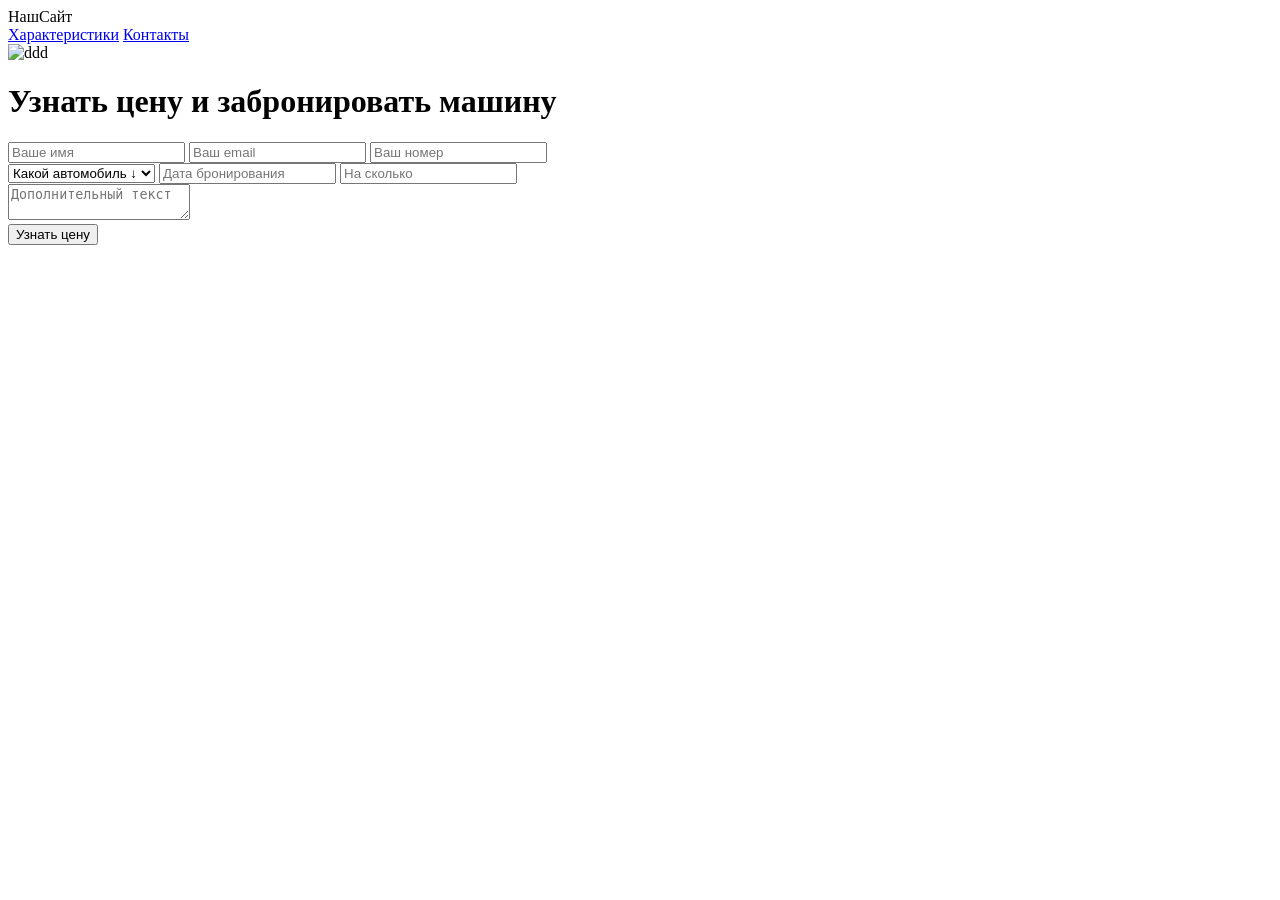
==== index1.html @ 534708cd "main main" ====
<!DOCTYPE html>
<html lang="ru">
<head>
    <meta charset="UTF-8">
    <meta name="viewport" content="width=device-width, initial-scale=1.0">
    <title>Бронирование машины</title>
    <link rel="stylesheet" href="css/style1.css">
</head>
<body>
    <div class="container">
        <header class="header">
            <div class="logo">НашСайт</div>
            <nav class="nav">
                <a href="#">Характеристики</a>
                <a href="#">Контакты</a>
            </nav>
            <div class="user-icon-placeholder">
                <img src="img/image 4.png" alt="ddd">
            </div>
        </header>

        <main class="booking-card">
            <h1 class="form-title">Узнать цену и забронировать машину</h1>
            
            <form action="#" method="post" class="booking-form">
                <div class="row">
                    <input type="text" placeholder="Ваше имя" class="input-field">
                    <input type="email" placeholder="Ваш email" class="input-field">
                    <input type="tel" placeholder="Ваш номер" class="input-field">
                </div>

                <div class="row">
                    <select class="input-field select-field">
                        <option value="" disabled selected>Какой автомобиль ↓</option>
                    </select>
                    
                    <input type="text" placeholder="Дата бронирования" class="input-field">
                    <input type="text" placeholder="На сколько" class="input-field">
                </div>

                <div class="row-full">
                    <textarea placeholder="Дополнительный текст" class="textarea-field"></textarea>
                </div>

                <button type="submit" class="submit-button">Узнать цену</button>
            </form>
        </main>
    </div>
</body>
</html>
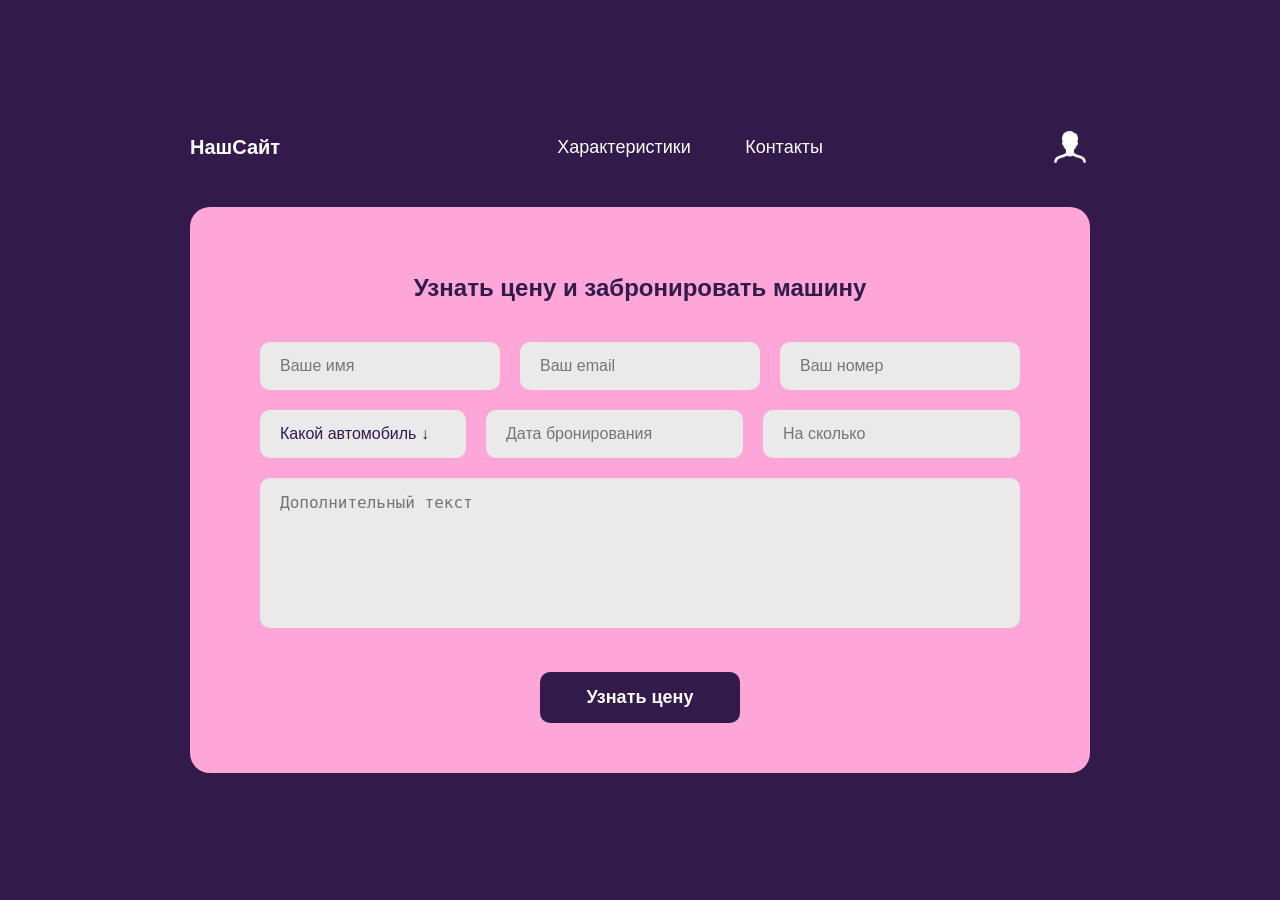
==== commit 9ac03e5f: "Update index1.html" ====
--- a/index1.html
+++ b/index1.html
@@ -4,7 +4,7 @@
     <meta charset="UTF-8">
     <meta name="viewport" content="width=device-width, initial-scale=1.0">
     <title>Бронирование машины</title>
-    <link rel="stylesheet" href="css/style1.css">
+    <link rel="stylesheet" href="style1.css">
 </head>
 <body>
     <div class="container">
@@ -15,7 +15,7 @@
                 <a href="#">Контакты</a>
             </nav>
             <div class="user-icon-placeholder">
-                <img src="img/image 4.png" alt="ddd">
+                <img src="image 4.png" alt="ddd">
             </div>
         </header>
 
@@ -47,4 +47,5 @@
         </main>
     </div>
 </body>
-</html>+
+</html>
--- a/style1.css
+++ b/style1.css
@@ -0,0 +1,137 @@
+body {
+    background-color: #321A4A; 
+    color: white;
+    font-family: Arial, sans-serif;
+    margin: 0;
+    padding: 0;
+    display: flex;
+    justify-content: center;
+    align-items: center;
+    min-height: 100vh;
+}
+
+.container {
+    width: 900px;
+    padding: 20px;
+}
+
+.header {
+    display: flex;
+    justify-content: space-between;
+    align-items: center;
+    margin-bottom: 40px; 
+}
+
+.logo {
+    font-size: 20px;
+    font-weight: bold;
+}
+
+.nav a {
+    color: white;
+    text-decoration: none;
+    margin-left: 50px;
+    font-size: 18px;
+}
+
+.user-icon-placeholder {
+    width: 40px; 
+    height: 40px; 
+    display: flex; 
+    justify-content: center;
+    align-items: center;
+}
+
+.user-icon-placeholder img {
+    width: 100%; 
+    height: 100%; 
+    object-fit: contain; 
+}
+
+.profile-card {
+    background-color: #321A4A; 
+    border: 2px solid #A49CB5;
+    border-radius: 20px;
+    padding: 30px 60px;
+    text-align: left;
+}
+
+.booking-card {
+    background-color: #FDA6D7;
+    border-radius: 20px;
+    padding: 50px 70px; 
+    width: 100%;
+    box-sizing: border-box;
+}
+
+.form-title {
+    color: #321A4A;
+    font-size: 24px;
+    font-weight: bold;
+    text-align: center;
+    margin-bottom: 40px;
+}
+
+.booking-form {
+    display: flex;
+    flex-direction: column;
+    gap: 20px; 
+}
+
+.row {
+    display: flex;
+    justify-content: space-between;
+    gap: 20px;
+}
+
+.row-full {
+    width: 100%;
+}
+
+.input-field {
+    background-color: #EAEAEA;
+    color: #321A4A; 
+    border: none;
+    border-radius: 10px; 
+    padding: 15px 20px;
+    font-size: 16px;
+    flex-grow: 1; 
+}
+
+.select-field {
+    appearance: none; 
+    -webkit-appearance: none;
+    -moz-appearance: none;
+}
+
+.textarea-field {
+    background-color: #EAEAEA;
+    color: #321A4A;
+    border: none;
+    border-radius: 10px;
+    padding: 15px 20px;
+    font-size: 16px;
+    width: 100%;
+    height: 150px; 
+    resize: none; 
+    box-sizing: border-box;
+}
+
+.submit-button {
+    background-color: #321A4A;
+    color: white;
+    border: none;
+    border-radius: 10px;
+    padding: 15px 30px;
+    font-size: 18px;
+    font-weight: bold;
+    cursor: pointer;
+    transition: background-color 0.3s;
+    width: 200px; 
+    margin: 20px auto 0; 
+    display: block;
+}
+
+.submit-button:hover {
+    background-color: #493361; 
+}
